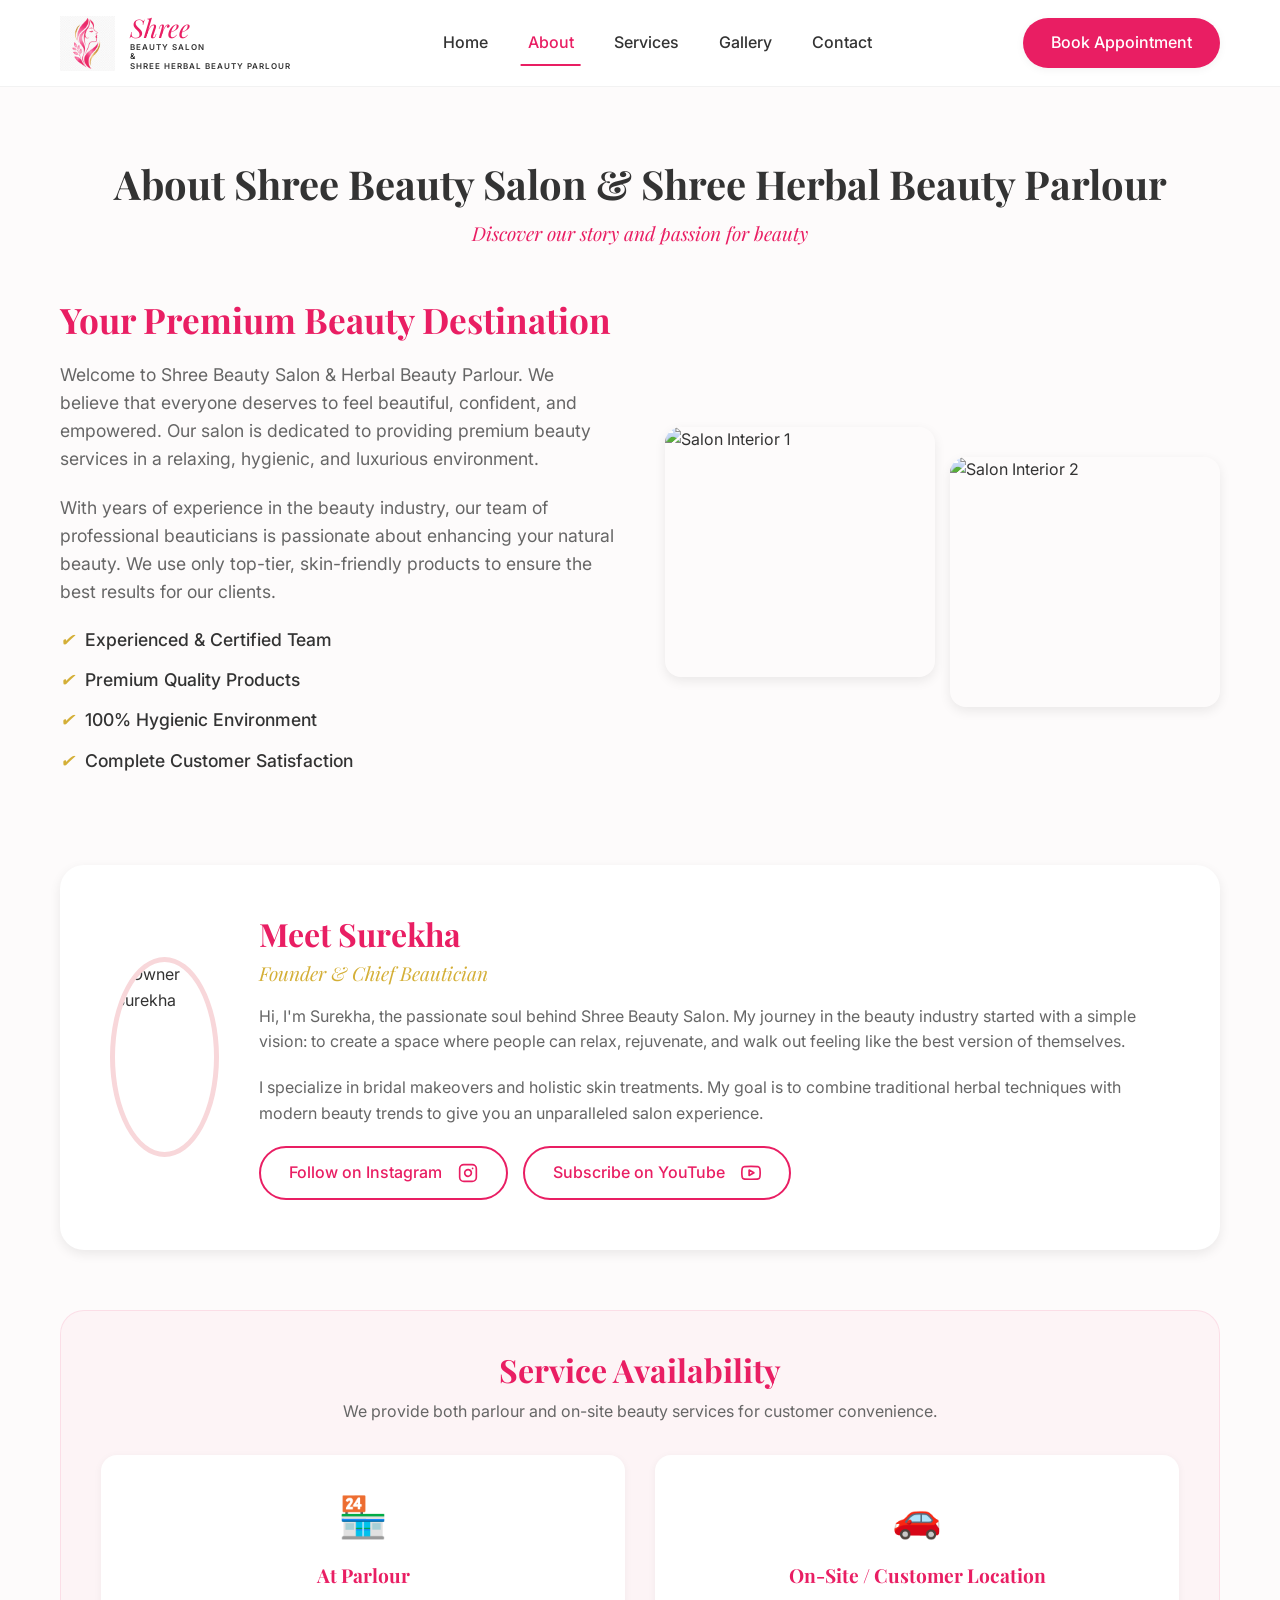
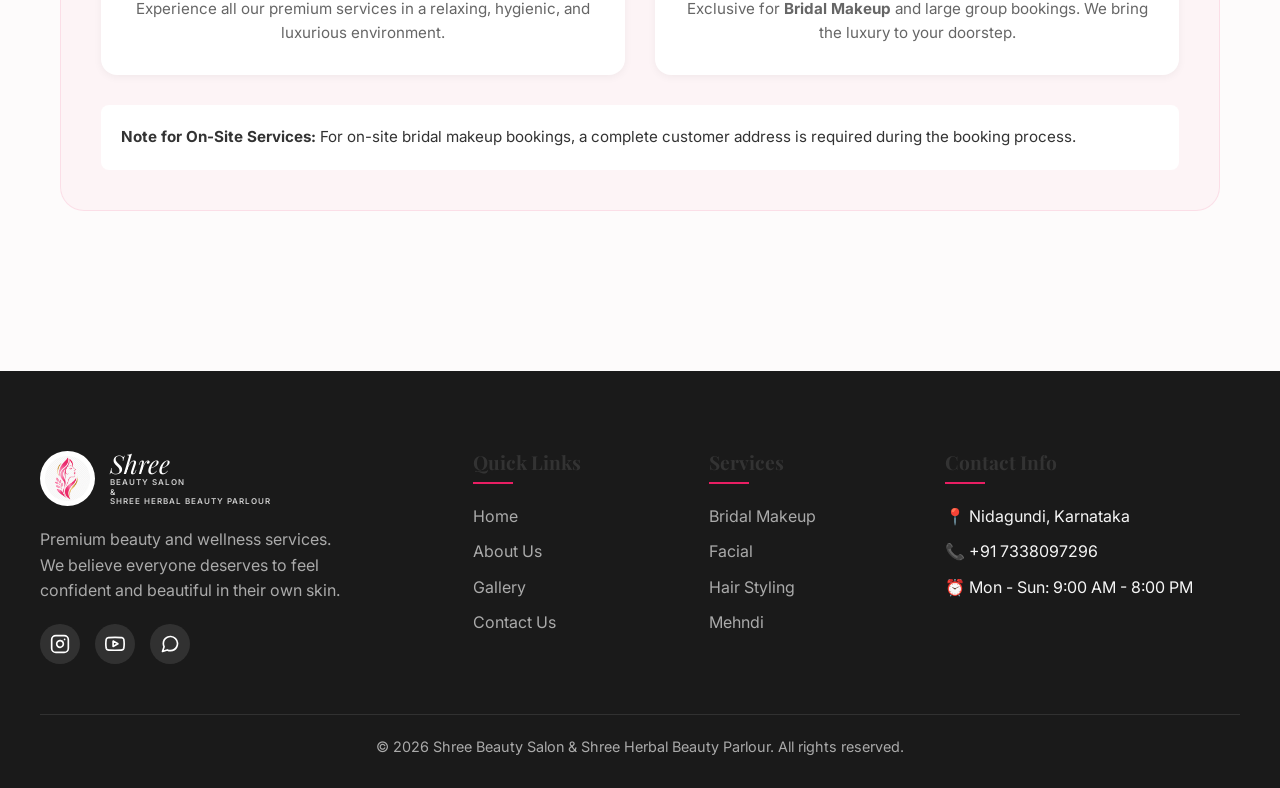
==== about.html @ 598fb874 "Initialize project and add optimized booking flow with location-based payment logic" ====
<!DOCTYPE html>
<html lang="en">
<head>
  <meta charset="UTF-8">
  <meta name="viewport" content="width=device-width, initial-scale=1.0">
  <title>About Us | Shree Beauty Salon & Shree Herbal Beauty Parlour</title>
  <link rel="stylesheet" href="style.css">
</head>
<body>

  <!-- Header -->
  <header class="header">
    <div class="nav-container">
      <a href="index.html" class="custom-logo">
        <img src="assets/logo.png" alt="Shree Beauty Salon Logo" class="logo-icon">
        <div class="logo-text">
          <span class="logo-shree">Shree</span>
          <span class="logo-sub">BEAUTY SALON<br>&amp;<br>SHREE HERBAL BEAUTY PARLOUR</span>
        </div>
      </a>
      
      <nav class="nav-menu">
        <a href="index.html" class="nav-link">Home</a>
        <a href="about.html" class="nav-link active">About</a>
        <a href="services.html" class="nav-link">Services</a>
        <a href="gallery.html" class="nav-link">Gallery</a>
        <a href="contact.html" class="nav-link">Contact</a>
      </nav>

      <div class="nav-actions">
        <a href="contact.html" class="btn btn-primary">Book Appointment</a>
      </div>

      <div class="mobile-toggle">☰</div>
    </div>
  </header>

  <!-- About Section -->
  <section class="section" style="margin-top: 80px;">
    <div class="section-header">
      <h1 class="section-title">About Shree Beauty Salon & Shree Herbal Beauty Parlour</h1>
      <p class="section-subtitle">Discover our story and passion for beauty</p>
    </div>

    <div class="about-layout">
      <div class="about-content">
        <h2>Your Premium Beauty Destination</h2>
        <p>Welcome to Shree Beauty Salon & Herbal Beauty Parlour. We believe that everyone deserves to feel beautiful, confident, and empowered. Our salon is dedicated to providing premium beauty services in a relaxing, hygienic, and luxurious environment.</p>
        <p>With years of experience in the beauty industry, our team of professional beauticians is passionate about enhancing your natural beauty. We use only top-tier, skin-friendly products to ensure the best results for our clients.</p>
        
        <ul class="about-bullets">
          <li><i>✔</i> Experienced & Certified Team</li>
          <li><i>✔</i> Premium Quality Products</li>
          <li><i>✔</i> 100% Hygienic Environment</li>
          <li><i>✔</i> Complete Customer Satisfaction</li>
        </ul>
      </div>
      
      <div class="about-images">
        <img src="https://images.unsplash.com/photo-1560066984-138dadb4c035?auto=format&fit=crop&q=80&w=600" alt="Salon Interior 1">
        <img src="https://images.unsplash.com/photo-1522337660859-02fbefca4702?auto=format&fit=crop&q=80&w=600" alt="Salon Interior 2">
      </div>
    </div>

    <!-- Owner Section -->
    <div class="owner-section">
      <img src="https://images.unsplash.com/photo-1573496359142-b8d87734a5a2?auto=format&fit=crop&q=80&w=400" alt="Owner Surekha" class="owner-photo">
      <div class="owner-info">
        <h3>Meet Surekha</h3>
        <p class="role">Founder & Chief Beautician</p>
        <p>Hi, I'm Surekha, the passionate soul behind Shree Beauty Salon. My journey in the beauty industry started with a simple vision: to create a space where people can relax, rejuvenate, and walk out feeling like the best version of themselves.</p>
        <p>I specialize in bridal makeovers and holistic skin treatments. My goal is to combine traditional herbal techniques with modern beauty trends to give you an unparalleled salon experience.</p>
        
        <div style="display: flex; gap: 15px; margin-top: 20px;">
          <a href="https://instagram.com/makeoverby_surekh" target="_blank" class="btn btn-outline">
            Follow on Instagram 
            <svg width="20" height="20" viewBox="0 0 24 24" fill="none" stroke="currentColor" stroke-width="2" stroke-linecap="round" stroke-linejoin="round" style="margin-left: 8px;"><rect x="2" y="2" width="20" height="20" rx="5" ry="5"></rect><path d="M16 11.37A4 4 0 1 1 12.63 8 4 4 0 0 1 16 11.37z"></path><line x1="17.5" y1="6.5" x2="17.51" y2="6.5"></line></svg>
          </a>
          <a href="#" class="btn btn-outline">
            Subscribe on YouTube 
            <svg width="20" height="20" viewBox="0 0 24 24" fill="none" stroke="currentColor" stroke-width="2" stroke-linecap="round" stroke-linejoin="round" style="margin-left: 8px;"><path d="M22.54 6.42a2.78 2.78 0 0 0-1.94-2C18.88 4 12 4 12 4s-6.88 0-8.6.46a2.78 2.78 0 0 0-1.94 2A29 29 0 0 0 1 11.75a29 29 0 0 0 .46 5.33 2.78 2.78 0 0 0 1.94 2c1.72.46 8.6.46 8.6.46s6.88 0 8.6-.46a2.78 2.78 0 0 0 1.94-2 29 29 0 0 0 .46-5.33 29 29 0 0 0-.46-5.33z"></path><polygon points="9.75 15.02 15.5 11.75 9.75 8.48 9.75 15.02"></polygon></svg>
          </a>
        </div>
      </div>
    </div>
    </div>

    <!-- Service Availability Section -->
    <div class="availability-section" style="margin-top: 60px; padding: 40px; background: rgba(233, 30, 99, 0.03); border-radius: var(--border-radius-lg); border: 1px solid rgba(233, 30, 99, 0.1);">
      <div style="text-align: center; margin-bottom: 30px;">
        <h3 style="font-family: var(--font-heading); font-size: 2rem; color: var(--color-primary-dark); margin-bottom: 10px;">Service Availability</h3>
        <p style="color: var(--color-text-muted); max-width: 600px; margin: 0 auto;">We provide both parlour and on-site beauty services for customer convenience.</p>
      </div>

      <div style="display: grid; grid-template-columns: repeat(auto-fit, minmax(280px, 1fr)); gap: 30px; margin-bottom: 30px;">
        <!-- Parlour Card -->
        <div style="background: var(--color-bg-white); padding: 30px; border-radius: var(--border-radius-md); box-shadow: var(--shadow-sm); text-align: center;">
          <div style="font-size: 2.5rem; margin-bottom: 15px;">🏪</div>
          <h4 style="font-size: 1.2rem; color: var(--color-primary-dark); margin-bottom: 10px;">At Parlour</h4>
          <p style="color: var(--color-text-muted); font-size: 0.95rem;">Experience all our premium services in a relaxing, hygienic, and luxurious environment.</p>
        </div>

        <!-- On-Site Card -->
        <div style="background: var(--color-bg-white); padding: 30px; border-radius: var(--border-radius-md); box-shadow: var(--shadow-sm); text-align: center;">
          <div style="font-size: 2.5rem; margin-bottom: 15px;">🚗</div>
          <h4 style="font-size: 1.2rem; color: var(--color-primary-dark); margin-bottom: 10px;">On-Site / Customer Location</h4>
          <p style="color: var(--color-text-muted); font-size: 0.95rem;">Exclusive for <strong>Bridal Makeup</strong> and large group bookings. We bring the luxury to your doorstep.</p>
        </div>
      </div>

      <div style="background: var(--color-bg-white); padding: 20px; border-radius: var(--border-radius-sm); border-left: 4px solid var(--color-primary);">
        <p style="margin: 0; font-size: 0.95rem; color: var(--color-text-main);"><strong>Note for On-Site Services:</strong> For on-site bridal makeup bookings, a complete customer address is required during the booking process.</p>
      </div>
    </div>
  </section>

  <!-- Footer -->
  <footer class="footer">
    <div class="footer-grid">
      <div class="footer-col">
        <a href="index.html" class="custom-logo footer-logo">
          <img src="assets/logo.png" alt="Shree Beauty Salon Logo" class="logo-icon">
          <div class="logo-text">
            <span class="logo-shree">Shree</span>
            <span class="logo-sub">BEAUTY SALON<br>&amp;<br>SHREE HERBAL BEAUTY PARLOUR</span>
          </div>
        </a>
        <p class="footer-desc">Premium beauty and wellness services. We believe everyone deserves to feel confident and beautiful in their own skin.</p>
        <div class="footer-social">
          <a href="https://instagram.com/makeoverby_surekh" target="_blank">
            <svg width="20" height="20" viewBox="0 0 24 24" fill="none" stroke="currentColor" stroke-width="2" stroke-linecap="round" stroke-linejoin="round"><rect x="2" y="2" width="20" height="20" rx="5" ry="5"></rect><path d="M16 11.37A4 4 0 1 1 12.63 8 4 4 0 0 1 16 11.37z"></path><line x1="17.5" y1="6.5" x2="17.51" y2="6.5"></line></svg>
          </a>
          <a href="#">
            <svg width="20" height="20" viewBox="0 0 24 24" fill="none" stroke="currentColor" stroke-width="2" stroke-linecap="round" stroke-linejoin="round"><path d="M22.54 6.42a2.78 2.78 0 0 0-1.94-2C18.88 4 12 4 12 4s-6.88 0-8.6.46a2.78 2.78 0 0 0-1.94 2A29 29 0 0 0 1 11.75a29 29 0 0 0 .46 5.33 2.78 2.78 0 0 0 1.94 2c1.72.46 8.6.46 8.6.46s6.88 0 8.6-.46a2.78 2.78 0 0 0 1.94-2 29 29 0 0 0 .46-5.33 29 29 0 0 0-.46-5.33z"></path><polygon points="9.75 15.02 15.5 11.75 9.75 8.48 9.75 15.02"></polygon></svg>
          </a>
          <a href="https://wa.me/917338097296" target="_blank">
            <svg width="20" height="20" viewBox="0 0 24 24" fill="none" stroke="currentColor" stroke-width="2" stroke-linecap="round" stroke-linejoin="round"><path d="M21 11.5a8.38 8.38 0 0 1-.9 3.8 8.5 8.5 0 0 1-7.6 4.7 8.38 8.38 0 0 1-3.8-.9L3 21l1.9-5.7a8.38 8.38 0 0 1-.9-3.8 8.5 8.5 0 0 1 4.7-7.6 8.38 8.38 0 0 1 3.8-.9h.5a8.48 8.48 0 0 1 8 8v.5z"></path></svg>
          </a>
        </div>
      </div>
      <div class="footer-col">
        <h4>Quick Links</h4>
        <ul class="footer-links">
          <li><a href="index.html">Home</a></li>
          <li><a href="about.html">About Us</a></li>
          <li><a href="gallery.html">Gallery</a></li>
          <li><a href="contact.html">Contact Us</a></li>
        </ul>
      </div>
      <div class="footer-col">
        <h4>Services</h4>
        <ul class="footer-links">
          <li><a href="service-detail.html?service=bridal-makeup">Bridal Makeup</a></li>
          <li><a href="service-detail.html?service=facial">Facial</a></li>
          <li><a href="service-detail.html?service=hair-styling">Hair Styling</a></li>
          <li><a href="service-detail.html?service=mehndi">Mehndi</a></li>
        </ul>
      </div>
      <div class="footer-col">
        <h4>Contact Info</h4>
        <ul class="footer-links">
          <li>📍 Nidagundi, Karnataka</li>
          <li>📞 +91 7338097296</li>
          <li>⏰ Mon - Sun: 9:00 AM - 8:00 PM</li>
        </ul>
      </div>
    </div>
    <div class="footer-bottom">
      <p>&copy; 2026 Shree Beauty Salon & Shree Herbal Beauty Parlour. All rights reserved.</p>
    </div>
  </footer>

  <script src="script.js"></script>
</body>
</html>
---- style.css ----
@import url('https://fonts.googleapis.com/css2?family=Inter:wght@300;400;500;600&family=Playfair+Display:wght@500;600;700&display=swap');

:root {
  --color-primary-light: #f8d7da; /* Light Pink */
  --color-primary-dark: #e91e63; /* Dark Pink */
  --color-accent-gold: #d4af37; /* Gold */
  --color-text-main: #333333;
  --color-text-muted: #666666;
  --color-bg-white: #ffffff;
  --color-bg-offwhite: #fdfbfb;
  
  --font-heading: 'Playfair Display', serif;
  --font-body: 'Inter', sans-serif;
  
  --shadow-sm: 0 2px 8px rgba(0,0,0,0.05);
  --shadow-md: 0 4px 12px rgba(0,0,0,0.08);
  --shadow-lg: 0 8px 24px rgba(233, 30, 99, 0.15);
  
  --transition: all 0.3s cubic-bezier(0.25, 0.8, 0.25, 1);
  --border-radius-sm: 8px;
  --border-radius-md: 16px;
  --border-radius-lg: 24px;
}

* {
  margin: 0;
  padding: 0;
  box-sizing: border-box;
}

body {
  font-family: var(--font-body);
  color: var(--color-text-main);
  background-color: var(--color-bg-offwhite);
  line-height: 1.6;
  overflow-x: hidden;
}

h1, h2, h3, h4, h5, h6 {
  font-family: var(--font-heading);
  color: var(--color-text-main);
  line-height: 1.2;
}

a {
  text-decoration: none;
  color: inherit;
  transition: var(--transition);
}

ul {
  list-style: none;
}

img {
  max-width: 100%;
  height: auto;
  display: block;
}

/* Base Buttons */
.btn {
  display: inline-flex;
  align-items: center;
  justify-content: center;
  padding: 12px 28px;
  font-family: var(--font-body);
  font-weight: 500;
  border-radius: 50px;
  cursor: pointer;
  transition: var(--transition);
  border: none;
  font-size: 1rem;
  gap: 8px;
}

.btn-primary {
  background: var(--color-primary-dark);
  color: var(--color-bg-white);
  box-shadow: var(--shadow-sm);
}

.btn-primary:hover {
  background: #c2185b; /* Darker Pink */
  box-shadow: var(--shadow-lg);
  transform: translateY(-2px);
}

.btn-outline {
  background: transparent;
  color: var(--color-primary-dark);
  border: 2px solid var(--color-primary-dark);
}

.btn-outline:hover {
  background: var(--color-primary-light);
  border-color: var(--color-primary-light);
  transform: translateY(-2px);
}

/* Header & Navbar */
.header {
  position: fixed;
  top: 0;
  left: 0;
  width: 100%;
  background: var(--color-bg-white);
  z-index: 1000;
  transition: var(--transition);
  border-bottom: 1px solid rgba(0,0,0,0.05);
}

.header.sticky {
  box-shadow: var(--shadow-md);
  padding: 5px 0;
}

.nav-container {
  max-width: 1200px;
  margin: 0 auto;
  padding: 15px 20px;
  display: flex;
  justify-content: space-between;
  align-items: center;
}

.custom-logo {
  display: flex;
  align-items: center;
  gap: 15px;
}

.logo-icon {
  height: 55px;
  width: auto;
}

.logo-text {
  display: flex;
  flex-direction: column;
}

.logo-shree {
  font-family: var(--font-heading);
  font-style: italic;
  font-size: 1.6rem;
  color: var(--color-primary-dark);
  line-height: 1;
  margin-bottom: 2px;
}

.logo-sub {
  font-family: var(--font-body);
  font-size: 0.5rem;
  font-weight: 600;
  color: var(--color-text-main);
  line-height: 1.2;
  letter-spacing: 1px;
}

.footer-logo {
  display: flex;
  align-items: center;
  gap: 15px;
  margin-bottom: 20px;
}

.footer-logo .logo-icon {
  background: var(--color-bg-white);
  border-radius: 50%;
  padding: 5px;
}

.footer-logo .logo-shree {
  color: var(--color-bg-white);
}

.footer-logo .logo-sub {
  color: #ccc;
}

.nav-menu {
  display: flex;
  align-items: center;
  gap: 10px; /* Base gap, padding adds the rest */
}

.nav-link {
  font-weight: 500;
  font-size: 1rem;
  position: relative;
  padding: 10px 15px;
  transition: color 0.3s ease;
}

.nav-link::after {
  content: '';
  position: absolute;
  width: 0;
  height: 2px;
  bottom: 0;
  left: 50%;
  transform: translateX(-50%);
  background-color: var(--color-primary-dark);
  transition: width 0.3s ease;
}

.nav-link:hover::after,
.nav-link.active::after {
  width: 80%;
}

.nav-link:hover,
.nav-link.active {
  color: var(--color-primary-dark);
}

.nav-actions {
  display: flex;
  align-items: center;
  gap: 15px;
}

.mobile-toggle {
  display: none;
  font-size: 1.5rem;
  cursor: pointer;
  color: var(--color-text-main);
}

/* Hero Section */
.hero {
  padding: 140px 20px 80px;
  max-width: 1200px;
  margin: 0 auto;
  display: flex;
  align-items: center;
  justify-content: space-between;
  min-height: 90vh;
  gap: 40px;
}

.hero-content {
  flex: 1;
  max-width: 600px;
}

.hero-title {
  font-size: 3.5rem;
  margin-bottom: 15px;
  color: var(--color-text-main);
}

.hero-subtitle {
  font-size: 1.5rem;
  color: var(--color-primary-dark);
  margin-bottom: 20px;
  font-family: var(--font-heading);
  font-style: italic;
}

.hero-desc {
  font-size: 1.1rem;
  color: var(--color-text-muted);
  margin-bottom: 30px;
}

.hero-buttons {
  display: flex;
  gap: 15px;
  flex-wrap: wrap;
}

.social-btn {
  width: 48px;
  height: 48px;
  border-radius: 50%;
  display: flex;
  align-items: center;
  justify-content: center;
  font-size: 1.2rem;
  background: var(--color-bg-white);
  box-shadow: var(--shadow-sm);
  color: var(--color-text-main);
}

.social-btn:hover {
  transform: translateY(-3px);
  box-shadow: var(--shadow-md);
  color: var(--color-primary-dark);
}

.hero-image-wrap {
  flex: 1;
  position: relative;
  display: flex;
  justify-content: flex-end;
}

.hero-image {
  max-width: 100%;
  border-radius: var(--border-radius-lg) 0 var(--border-radius-lg) var(--border-radius-lg);
  box-shadow: var(--shadow-lg);
  position: relative;
  z-index: 2;
}

.hero-blob {
  position: absolute;
  top: -20px;
  right: -20px;
  width: 100%;
  height: 100%;
  background: var(--color-primary-light);
  border-radius: var(--border-radius-lg);
  z-index: 1;
}

/* Features Strip */
.features-strip {
  background: var(--color-primary-light);
  padding: 40px 20px;
}

.features-grid {
  max-width: 1200px;
  margin: 0 auto;
  display: grid;
  grid-template-columns: repeat(4, 1fr);
  gap: 20px;
  text-align: center;
}

.feature-item {
  display: flex;
  flex-direction: column;
  align-items: center;
  gap: 10px;
}

.feature-icon {
  width: 60px;
  height: 60px;
  background: var(--color-bg-white);
  border-radius: 50%;
  display: flex;
  align-items: center;
  justify-content: center;
  font-size: 1.5rem;
  color: var(--color-accent-gold);
  box-shadow: var(--shadow-sm);
}

.feature-title {
  font-weight: 600;
  font-size: 1.1rem;
}

/* Sections */
.section {
  padding: 80px 20px;
  max-width: 1200px;
  margin: 0 auto;
}

.section-header {
  text-align: center;
  margin-bottom: 50px;
}

.section-title {
  font-size: 2.5rem;
  margin-bottom: 10px;
}

.section-subtitle {
  color: var(--color-primary-dark);
  font-family: var(--font-heading);
  font-style: italic;
  font-size: 1.2rem;
}

/* Services Grid */
.services-grid {
  display: grid;
  grid-template-columns: repeat(auto-fill, minmax(300px, 1fr));
  gap: 30px;
}

.service-card {
  background: var(--color-bg-white);
  border-radius: var(--border-radius-md);
  overflow: hidden;
  box-shadow: var(--shadow-sm);
  transition: var(--transition);
  display: flex;
  flex-direction: column;
  cursor: pointer;
}

.service-card:hover {
  transform: translateY(-5px);
  box-shadow: var(--shadow-lg);
}

.service-img-wrap {
  height: 220px;
  overflow: hidden;
}

.service-img-wrap img {
  width: 100%;
  height: 100%;
  object-fit: cover;
  transition: transform 0.5s ease;
}

.service-card:hover .service-img-wrap img {
  transform: scale(1.05);
}

.service-content {
  padding: 25px;
  flex: 1;
  display: flex;
  flex-direction: column;
}

.service-title {
  font-size: 1.4rem;
  margin-bottom: 10px;
}

.service-desc {
  color: var(--color-text-muted);
  font-size: 0.95rem;
  margin-bottom: 20px;
  flex: 1;
}

.service-actions {
  display: flex;
  justify-content: space-between;
  align-items: center;
  border-top: 1px solid rgba(0,0,0,0.05);
  padding-top: 15px;
}

.view-price {
  color: var(--color-primary-dark);
  font-weight: 600;
  font-size: 0.9rem;
}

.book-btn-sm {
  background: var(--color-primary-light);
  color: var(--color-primary-dark);
  padding: 8px 16px;
  border-radius: 50px;
  font-size: 0.9rem;
  font-weight: 500;
}

.book-btn-sm:hover {
  background: var(--color-primary-dark);
  color: var(--color-bg-white);
}

/* Service Detail Page */
.service-detail-container {
  display: flex;
  gap: 50px;
  background: var(--color-bg-white);
  border-radius: var(--border-radius-lg);
  box-shadow: var(--shadow-md);
  overflow: hidden;
}

.sd-image-wrap {
  flex: 1;
  max-width: 500px;
}

.sd-image-wrap img {
  width: 100%;
  height: 100%;
  object-fit: cover;
}

.sd-content {
  flex: 1;
  padding: 40px;
}

.sd-title {
  font-size: 2.5rem;
  margin-bottom: 15px;
  color: var(--color-primary-dark);
}

.sd-desc {
  color: var(--color-text-muted);
  margin-bottom: 30px;
  font-size: 1.1rem;
}

.price-list {
  margin-bottom: 40px;
}

.price-item {
  display: flex;
  justify-content: space-between;
  padding: 15px 0;
  border-bottom: 1px dashed rgba(0,0,0,0.1);
}

.price-name {
  font-weight: 500;
}

.price-value {
  font-weight: 700;
  color: var(--color-primary-dark);
}

/* Booking Form */
.booking-form {
  background: var(--color-bg-offwhite);
  padding: 30px;
  border-radius: var(--border-radius-md);
  box-shadow: inset 0 0 10px rgba(0,0,0,0.02);
}

.form-group {
  margin-bottom: 20px;
}

.form-row {
  display: flex;
  gap: 20px;
}

.form-row .form-group {
  flex: 1;
}

.form-label {
  display: block;
  margin-bottom: 8px;
  font-weight: 500;
  font-size: 0.9rem;
}

.form-control {
  width: 100%;
  padding: 12px 15px;
  border: 1px solid rgba(0,0,0,0.1);
  border-radius: var(--border-radius-sm);
  font-family: var(--font-body);
  font-size: 1rem;
  transition: var(--transition);
}

.form-control:focus {
  outline: none;
  border-color: var(--color-primary-dark);
  box-shadow: 0 0 0 3px rgba(233, 30, 99, 0.1);
}

textarea.form-control {
  resize: vertical;
  min-height: 100px;
}

.btn-block {
  width: 100%;
}

/* About Page */
.about-layout {
  display: flex;
  gap: 50px;
  align-items: center;
  margin-bottom: 60px;
}

.about-content {
  flex: 1;
}

.about-content h2 {
  font-size: 2.2rem;
  margin-bottom: 20px;
  color: var(--color-primary-dark);
}

.about-content p {
  color: var(--color-text-muted);
  margin-bottom: 20px;
  font-size: 1.1rem;
}

.about-bullets {
  margin-bottom: 30px;
}

.about-bullets li {
  display: flex;
  align-items: center;
  gap: 10px;
  margin-bottom: 12px;
  font-size: 1.1rem;
  font-weight: 500;
}

.about-bullets i {
  color: var(--color-accent-gold);
}

.about-images {
  flex: 1;
  display: grid;
  grid-template-columns: 1fr 1fr;
  gap: 15px;
}

.about-images img {
  border-radius: var(--border-radius-md);
  height: 250px;
  object-fit: cover;
  box-shadow: var(--shadow-md);
}

.about-images img:nth-child(2) {
  transform: translateY(30px);
}

.owner-section {
  background: var(--color-bg-white);
  border-radius: var(--border-radius-lg);
  padding: 50px;
  display: flex;
  gap: 40px;
  align-items: center;
  box-shadow: var(--shadow-md);
}

.owner-photo {
  width: 200px;
  height: 200px;
  border-radius: 50%;
  object-fit: cover;
  border: 5px solid var(--color-primary-light);
}

.owner-info h3 {
  font-size: 2rem;
  color: var(--color-primary-dark);
  margin-bottom: 5px;
}

.owner-info .role {
  color: var(--color-accent-gold);
  font-family: var(--font-heading);
  font-style: italic;
  font-size: 1.2rem;
  margin-bottom: 15px;
}

.owner-info p {
  color: var(--color-text-muted);
  margin-bottom: 20px;
}

/* Gallery */
.gallery-tabs {
  display: flex;
  justify-content: center;
  gap: 20px;
  margin-bottom: 40px;
}

.tab-btn {
  padding: 10px 30px;
  background: transparent;
  border: 2px solid var(--color-primary-light);
  border-radius: 50px;
  font-family: var(--font-body);
  font-weight: 600;
  font-size: 1rem;
  cursor: pointer;
  transition: var(--transition);
  color: var(--color-text-muted);
}

.tab-btn.active, .tab-btn:hover {
  background: var(--color-primary-dark);
  border-color: var(--color-primary-dark);
  color: var(--color-bg-white);
}

.gallery-grid {
  display: grid;
  grid-template-columns: repeat(auto-fill, minmax(280px, 1fr));
  gap: 20px;
}

/* Home Page Gallery Grid */
.home-gallery-grid {
  display: grid;
  grid-template-columns: repeat(4, 1fr);
  gap: 20px;
}

@media (max-width: 1024px) {
  .home-gallery-grid {
    grid-template-columns: repeat(2, 1fr);
  }
}

@media (max-width: 600px) {
  .home-gallery-grid {
    grid-template-columns: repeat(1, 1fr);
  }
}

.gallery-item {
  position: relative;
  border-radius: var(--border-radius-md);
  overflow: hidden;
  box-shadow: var(--shadow-sm);
  background: #000;
  aspect-ratio: 9/16;
}

.gallery-item img {
  width: 100%;
  height: 100%;
  object-fit: cover;
  opacity: 0.8;
  transition: var(--transition);
}

.gallery-item:hover img {
  opacity: 0.5;
  transform: scale(1.05);
}

.play-icon {
  position: absolute;
  top: 50%;
  left: 50%;
  transform: translate(-50%, -50%);
  font-size: 3rem;
  color: var(--color-bg-white);
  opacity: 0.8;
  transition: var(--transition);
  pointer-events: none;
}

.gallery-item:hover .play-icon {
  opacity: 1;
  transform: translate(-50%, -50%) scale(1.1);
}

.watch-btn {
  position: absolute;
  bottom: 20px;
  left: 50%;
  transform: translateX(-50%);
  background: var(--color-primary-dark);
  color: white;
  padding: 8px 16px;
  border-radius: 50px;
  font-size: 0.9rem;
  font-weight: 500;
  opacity: 0;
  transition: var(--transition);
  text-align: center;
  width: 80%;
  text-decoration: none;
}

.gallery-item:hover .watch-btn {
  opacity: 1;
  bottom: 30px;
}

.tab-content {
  display: none;
}

.tab-content.active {
  display: block;
  animation: fadeIn 0.5s ease;
}

@keyframes fadeIn {
  from { opacity: 0; transform: translateY(10px); }
  to { opacity: 1; transform: translateY(0); }
}

/* Contact Page */
.contact-layout {
  display: flex;
  gap: 50px;
  background: var(--color-bg-white);
  border-radius: var(--border-radius-lg);
  overflow: hidden;
  box-shadow: var(--shadow-md);
}

.contact-info {
  flex: 1;
  padding: 50px;
  background: var(--color-primary-light);
}

.contact-info h2 {
  font-size: 2.2rem;
  margin-bottom: 20px;
}

.contact-details {
  margin-top: 40px;
}

.cd-item {
  display: flex;
  align-items: flex-start;
  gap: 15px;
  margin-bottom: 25px;
}

.cd-icon {
  width: 40px;
  height: 40px;
  background: var(--color-bg-white);
  border-radius: 50%;
  display: flex;
  align-items: center;
  justify-content: center;
  color: var(--color-primary-dark);
  font-size: 1.2rem;
}

.cd-text h4 {
  margin-bottom: 5px;
}

.cd-text p {
  color: var(--color-text-muted);
}

.contact-form-wrap {
  flex: 1.5;
  padding: 50px;
}

.map-container {
  margin-top: 50px;
  border-radius: var(--border-radius-md);
  overflow: hidden;
  height: 400px;
  box-shadow: var(--shadow-sm);
}

.map-container iframe {
  width: 100%;
  height: 100%;
  border: none;
}

/* Footer */
.footer {
  background: #1a1a1a;
  color: #f5f5f5;
  padding: 80px 20px 30px;
  margin-top: 80px;
}

.footer-grid {
  max-width: 1200px;
  margin: 0 auto;
  display: grid;
  grid-template-columns: 2fr 1fr 1fr 1.5fr;
  gap: 40px;
  margin-bottom: 50px;
}



.footer-desc {
  color: #aaa;
  margin-bottom: 20px;
  max-width: 300px;
}

.footer-social {
  display: flex;
  gap: 15px;
}

.footer-social a {
  width: 40px;
  height: 40px;
  background: rgba(255,255,255,0.1);
  border-radius: 50%;
  display: flex;
  align-items: center;
  justify-content: center;
  color: white;
}

.footer-social a:hover {
  background: var(--color-primary-dark);
}

.footer h4 {
  font-size: 1.2rem;
  margin-bottom: 20px;
  position: relative;
  padding-bottom: 10px;
}

.footer h4::after {
  content: '';
  position: absolute;
  left: 0;
  bottom: 0;
  width: 40px;
  height: 2px;
  background: var(--color-primary-dark);
}

.footer-links li {
  margin-bottom: 10px;
}

.footer-links a {
  color: #aaa;
}

.footer-links a:hover {
  color: var(--color-primary-light);
  padding-left: 5px;
}

.footer-bottom {
  max-width: 1200px;
  margin: 0 auto;
  padding-top: 20px;
  border-top: 1px solid rgba(255,255,255,0.1);
  text-align: center;
  color: #aaa;
  font-size: 0.9rem;
}

/* Responsive */
@media (max-width: 992px) {
  .hero {
    flex-direction: column-reverse;
    text-align: center;
    padding-top: 120px;
  }
  
  .hero-content {
    margin: 0 auto;
  }
  
  .hero-buttons {
    justify-content: center;
  }
  
  .hero-blob {
    top: 10px;
    right: 10px;
    left: -10px;
  }
  
  .features-grid {
    grid-template-columns: repeat(2, 1fr);
  }
  
  .service-detail-container {
    flex-direction: column;
  }
  
  .sd-image-wrap {
    max-width: 100%;
    height: 300px;
  }
  
  .about-layout {
    flex-direction: column;
  }
  
  .owner-section {
    flex-direction: column;
    text-align: center;
  }
  
  .contact-layout {
    flex-direction: column;
  }
  
  .footer-grid {
    grid-template-columns: repeat(2, 1fr);
  }
}

@media (max-width: 768px) {
  .nav-menu, .nav-actions {
    display: none;
  }
  
  .mobile-toggle {
    display: block;
  }
  
  .nav-menu.active {
    display: flex;
    flex-direction: column;
    position: absolute;
    top: 70px;
    left: 0;
    width: 100%;
    background: var(--color-bg-white);
    padding: 20px;
    box-shadow: var(--shadow-md);
    gap: 15px;
    text-align: center;
  }
  
  .nav-actions.active {
    display: flex;
    flex-direction: column;
    position: absolute;
    top: calc(70px + 220px);
    left: 0;
    width: 100%;
    background: var(--color-bg-white);
    padding: 20px;
    box-shadow: 0 10px 10px rgba(0,0,0,0.05);
    justify-content: center;
  }

  .hero-title {
    font-size: 2.5rem;
  }
  
  .features-grid {
    grid-template-columns: 1fr;
  }
  
  .form-row {
    flex-direction: column;
    gap: 0;
  }
  
  .footer-grid {
    grid-template-columns: 1fr;
  }
}

/* --- New Services Page In-Page Detail & Modal Styles --- */
.modal-overlay {
  animation: fadeIn 0.3s ease;
}

.modal-content {
  animation: slideUp 0.3s ease;
}

@keyframes fadeIn {
  from { opacity: 0; }
  to { opacity: 1; }
}

@keyframes slideUp {
  from { transform: translateY(20px); opacity: 0; }
  to { transform: translateY(0); opacity: 1; }
}

.service-type-card {
  background: var(--color-bg-white);
  border: 1px solid rgba(0,0,0,0.05);
  border-radius: var(--border-radius-md);
  padding: 20px;
  display: flex;
  flex-direction: column;
  gap: 10px;
  transition: all 0.3s ease;
}

.service-type-card:hover {
  box-shadow: var(--shadow-sm);
  border-color: rgba(233, 30, 99, 0.2);
}

.service-type-header {
  display: flex;
  justify-content: space-between;
  align-items: center;
  flex-wrap: wrap;
  gap: 10px;
}

.service-type-title {
  font-family: var(--font-heading);
  font-size: 1.3rem;
  color: var(--color-text-main);
  margin: 0;
}

.service-type-price {
  font-weight: 700;
  color: var(--color-primary-dark);
  font-size: 1.2rem;
}

.service-type-includes {
  font-size: 0.9rem;
  color: var(--color-text-muted);
  line-height: 1.5;
  margin: 0;
  padding-top: 5px;
  border-top: 1px dashed rgba(0,0,0,0.1);
}

.service-type-action {
  margin-top: 10px;
}

/* Responsive Reviews Slider */
#reviews-slider::-webkit-scrollbar {
  display: none;
}

.responsive-review-card {
  flex: 0 0 calc(33.333% - 20px);
  scroll-snap-align: start;
}

@media (max-width: 1024px) {
  .responsive-review-card {
    flex: 0 0 calc(50% - 15px);
  }
}

@media (max-width: 600px) {
  .responsive-review-card {
    flex: 0 0 100%;
  }
}
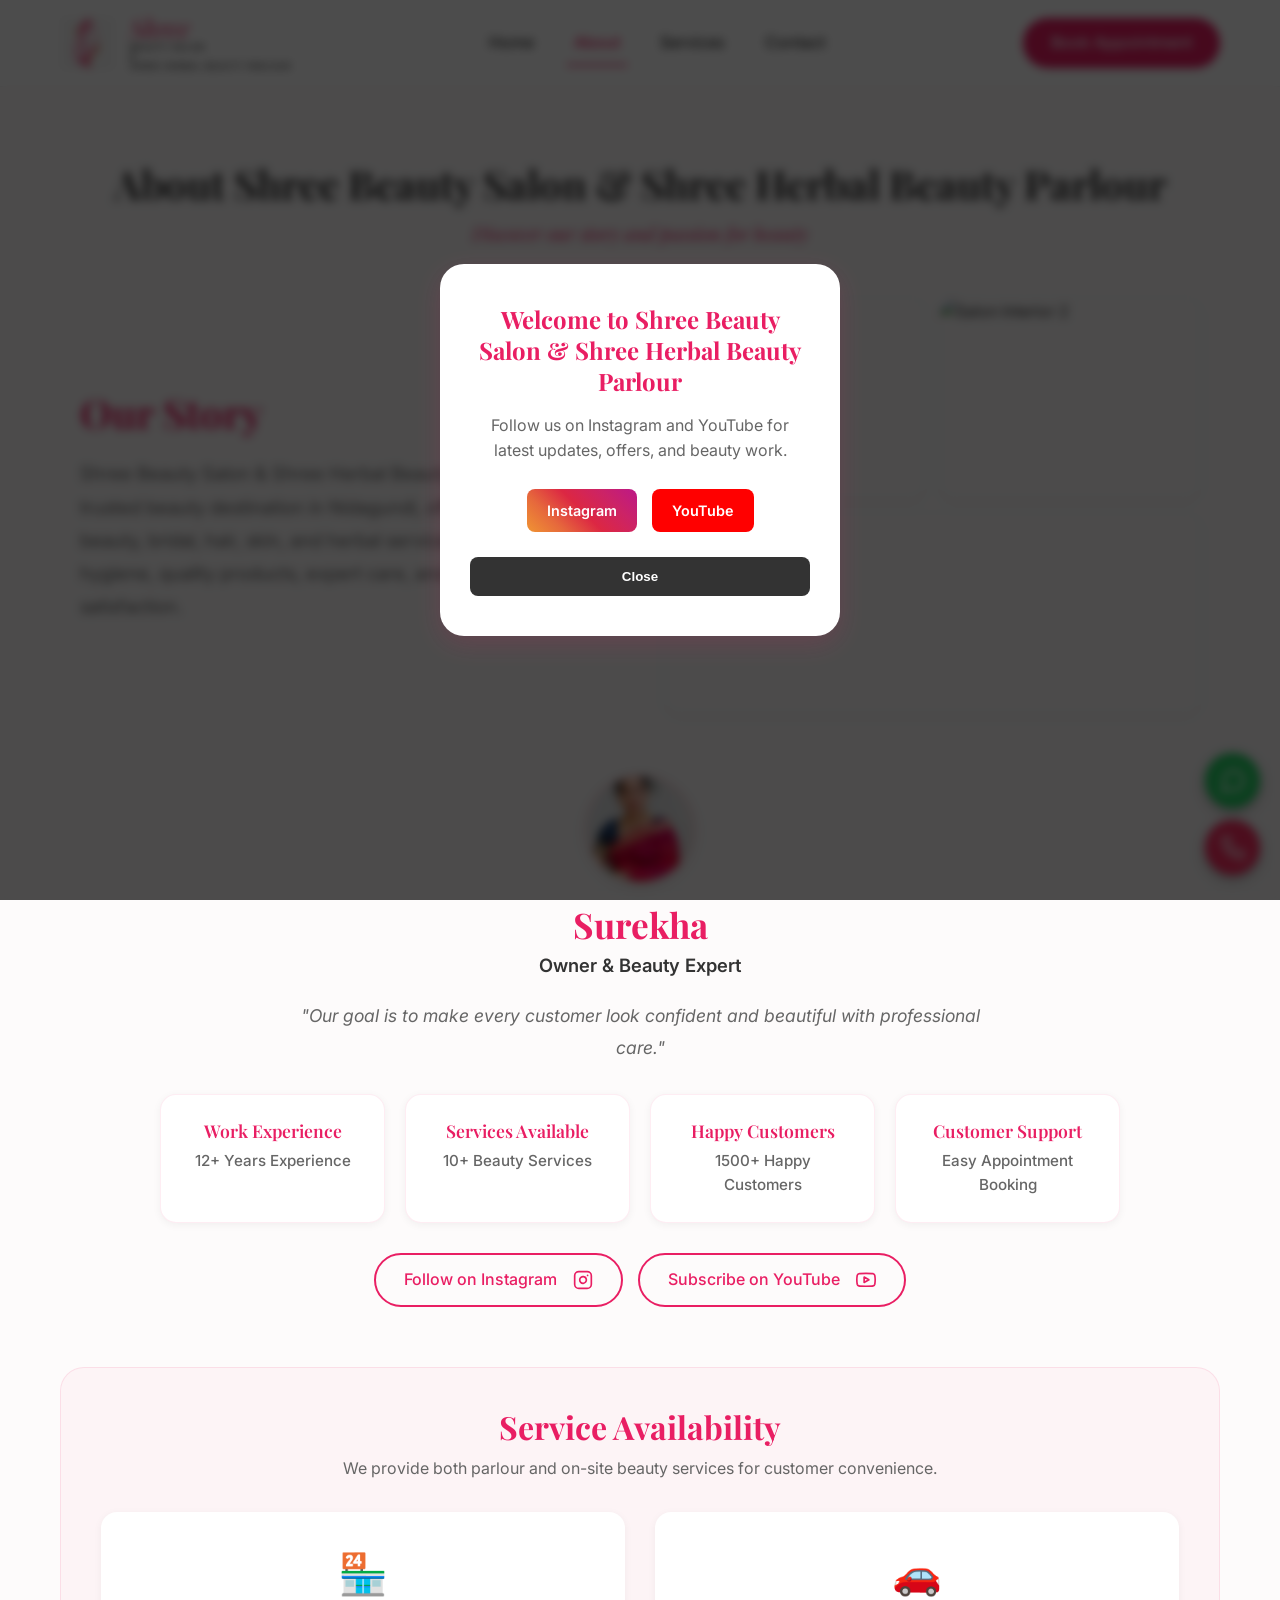
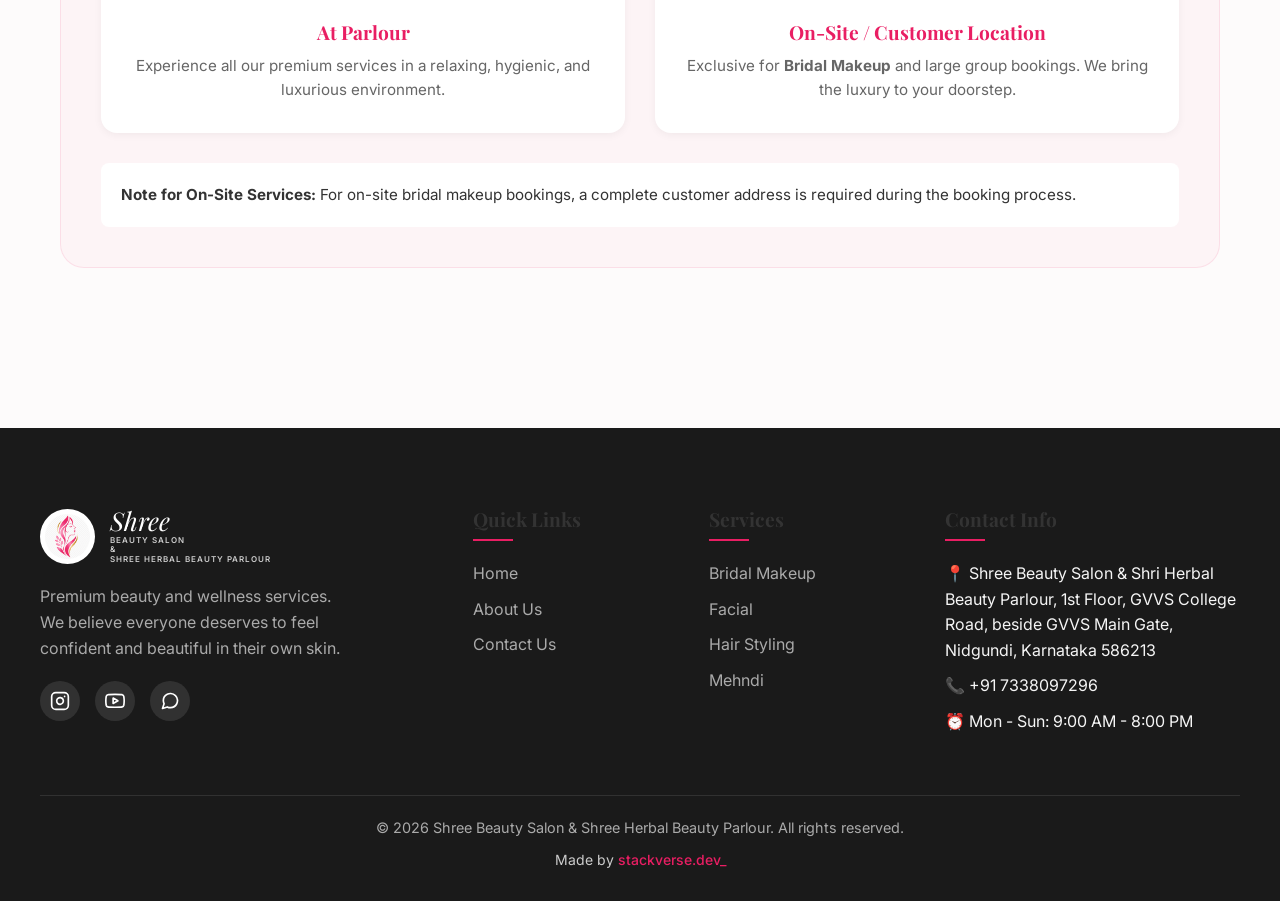
==== commit 8f8748d4: "Update salon website: Add welcome popup, update contact map, and add credit link" ====
--- a/about.html
+++ b/about.html
@@ -1,11 +1,13 @@
 <!DOCTYPE html>
 <html lang="en">
+
 <head>
   <meta charset="UTF-8">
   <meta name="viewport" content="width=device-width, initial-scale=1.0">
   <title>About Us | Shree Beauty Salon & Shree Herbal Beauty Parlour</title>
   <link rel="stylesheet" href="style.css">
 </head>
+
 <body>
 
   <!-- Header -->
@@ -18,12 +20,11 @@
           <span class="logo-sub">BEAUTY SALON<br>&amp;<br>SHREE HERBAL BEAUTY PARLOUR</span>
         </div>
       </a>
-      
+
       <nav class="nav-menu">
         <a href="index.html" class="nav-link">Home</a>
         <a href="about.html" class="nav-link active">About</a>
         <a href="services.html" class="nav-link">Services</a>
-        <a href="gallery.html" class="nav-link">Gallery</a>
         <a href="contact.html" class="nav-link">Contact</a>
       </nav>
 
@@ -42,74 +43,153 @@
       <p class="section-subtitle">Discover our story and passion for beauty</p>
     </div>
 
-    <div class="about-layout">
-      <div class="about-content">
-        <h2>Your Premium Beauty Destination</h2>
-        <p>Welcome to Shree Beauty Salon & Herbal Beauty Parlour. We believe that everyone deserves to feel beautiful, confident, and empowered. Our salon is dedicated to providing premium beauty services in a relaxing, hygienic, and luxurious environment.</p>
-        <p>With years of experience in the beauty industry, our team of professional beauticians is passionate about enhancing your natural beauty. We use only top-tier, skin-friendly products to ensure the best results for our clients.</p>
-        
-        <ul class="about-bullets">
-          <li><i>✔</i> Experienced & Certified Team</li>
-          <li><i>✔</i> Premium Quality Products</li>
-          <li><i>✔</i> 100% Hygienic Environment</li>
-          <li><i>✔</i> Complete Customer Satisfaction</li>
-        </ul>
-      </div>
-      
-      <div class="about-images">
-        <img src="https://images.unsplash.com/photo-1560066984-138dadb4c035?auto=format&fit=crop&q=80&w=600" alt="Salon Interior 1">
-        <img src="https://images.unsplash.com/photo-1522337660859-02fbefca4702?auto=format&fit=crop&q=80&w=600" alt="Salon Interior 2">
-      </div>
-    </div>
-
-    <!-- Owner Section -->
-    <div class="owner-section">
-      <img src="https://images.unsplash.com/photo-1573496359142-b8d87734a5a2?auto=format&fit=crop&q=80&w=400" alt="Owner Surekha" class="owner-photo">
-      <div class="owner-info">
-        <h3>Meet Surekha</h3>
-        <p class="role">Founder & Chief Beautician</p>
-        <p>Hi, I'm Surekha, the passionate soul behind Shree Beauty Salon. My journey in the beauty industry started with a simple vision: to create a space where people can relax, rejuvenate, and walk out feeling like the best version of themselves.</p>
-        <p>I specialize in bridal makeovers and holistic skin treatments. My goal is to combine traditional herbal techniques with modern beauty trends to give you an unparalleled salon experience.</p>
-        
-        <div style="display: flex; gap: 15px; margin-top: 20px;">
-          <a href="https://instagram.com/makeoverby_surekh" target="_blank" class="btn btn-outline">
-            Follow on Instagram 
-            <svg width="20" height="20" viewBox="0 0 24 24" fill="none" stroke="currentColor" stroke-width="2" stroke-linecap="round" stroke-linejoin="round" style="margin-left: 8px;"><rect x="2" y="2" width="20" height="20" rx="5" ry="5"></rect><path d="M16 11.37A4 4 0 1 1 12.63 8 4 4 0 0 1 16 11.37z"></path><line x1="17.5" y1="6.5" x2="17.51" y2="6.5"></line></svg>
-          </a>
-          <a href="#" class="btn btn-outline">
-            Subscribe on YouTube 
-            <svg width="20" height="20" viewBox="0 0 24 24" fill="none" stroke="currentColor" stroke-width="2" stroke-linecap="round" stroke-linejoin="round" style="margin-left: 8px;"><path d="M22.54 6.42a2.78 2.78 0 0 0-1.94-2C18.88 4 12 4 12 4s-6.88 0-8.6.46a2.78 2.78 0 0 0-1.94 2A29 29 0 0 0 1 11.75a29 29 0 0 0 .46 5.33 2.78 2.78 0 0 0 1.94 2c1.72.46 8.6.46 8.6.46s6.88 0 8.6-.46a2.78 2.78 0 0 0 1.94-2 29 29 0 0 0 .46-5.33 29 29 0 0 0-.46-5.33z"></path><polygon points="9.75 15.02 15.5 11.75 9.75 8.48 9.75 15.02"></polygon></svg>
-          </a>
-        </div>
-      </div>
-    </div>
+    <!-- Our Story Section -->
+    <div
+      style="display: flex; flex-wrap: wrap; gap: 50px; align-items: center; max-width: 1200px; margin: 0 auto 60px; padding: 0 20px;">
+      <!-- Left: Our Story Text -->
+      <div style="flex: 1; min-width: 300px;">
+        <h2
+          style="font-size: 2.5rem; color: var(--color-primary-dark); font-family: var(--font-heading); margin-bottom: 20px;">
+          Our Story</h2>
+        <p style="font-size: 1.15rem; color: var(--color-text-muted); line-height: 1.8;">
+          Shree Beauty Salon & Shree Herbal Beauty Parlour is a trusted beauty destination in Nidagundi, offering
+          professional beauty, bridal, hair, skin, and herbal services. We focus on hygiene, quality products, expert
+          care, and customer satisfaction.
+        </p>
+      </div>
+
+      <!-- Right: Shop Photos Grid -->
+      <div style="flex: 1; min-width: 300px;">
+        <div style="display: grid; grid-template-columns: repeat(2, 1fr); gap: 15px;">
+          <img src="https://images.unsplash.com/photo-1560066984-138dadb4c035?auto=format&fit=crop&q=80&w=600"
+            alt="Salon Interior 1"
+            style="width: 100%; height: 200px; object-fit: cover; border-radius: var(--border-radius-md); box-shadow: var(--shadow-sm);">
+          <img src="https://images.unsplash.com/photo-1522337660859-02fbefca4702?auto=format&fit=crop&q=80&w=600"
+            alt="Salon Interior 2"
+            style="width: 100%; height: 200px; object-fit: cover; border-radius: var(--border-radius-md); box-shadow: var(--shadow-sm);">
+          <img src="https://images.unsplash.com/photo-1600948836101-f9ffda59d250?auto=format&fit=crop&q=80&w=600"
+            alt="Salon Interior 3"
+            style="width: 100%; height: 200px; object-fit: cover; border-radius: var(--border-radius-md); box-shadow: var(--shadow-sm); grid-column: span 2;">
+        </div>
+      </div>
+    </div>
+
+    <!-- Owner Details Section -->
+    <div style="max-width: 1000px; margin: 0 auto 60px; padding: 0 20px; text-align: center;">
+
+      <div style="display: flex; flex-direction: column; align-items: center; margin-bottom: 30px;">
+        <img src="assets/owner.jpeg" alt="Owner Surekha"
+          style="width: 110px; height: 110px; border-radius: 50%; object-fit: cover; box-shadow: var(--shadow-md); border: 3px solid var(--color-primary-light); margin-bottom: 20px;">
+        <h3
+          style="font-size: 2.2rem; color: var(--color-primary-dark); font-family: var(--font-heading); margin-bottom: 5px;">
+          Surekha</h3>
+        <p style="font-size: 1.15rem; color: var(--color-text-main); font-weight: 600; margin-bottom: 20px;">Owner &
+          Beauty Expert</p>
+        <p
+          style="font-size: 1.1rem; color: var(--color-text-muted); line-height: 1.8; max-width: 700px; font-style: italic;">
+          "Our goal is to make every customer look confident and beautiful with professional care."
+        </p>
+      </div>
+
+      <!-- Stats Grid -->
+      <div
+        style="display: grid; grid-template-columns: repeat(auto-fit, minmax(200px, 1fr)); gap: 20px; margin-bottom: 30px;">
+        <div
+          style="background: var(--color-bg-white); padding: 25px; border-radius: var(--border-radius-md); box-shadow: var(--shadow-sm); border: 1px solid rgba(233, 30, 99, 0.08);">
+          <h4 style="font-size: 1.1rem; color: var(--color-primary-dark); margin-bottom: 8px; font-weight: 600;">Work
+            Experience</h4>
+          <p style="font-size: 0.95rem; color: var(--color-text-muted); margin: 0; font-weight: 500;">12+ Years
+            Experience</p>
+        </div>
+
+        <div
+          style="background: var(--color-bg-white); padding: 25px; border-radius: var(--border-radius-md); box-shadow: var(--shadow-sm); border: 1px solid rgba(233, 30, 99, 0.08);">
+          <h4 style="font-size: 1.1rem; color: var(--color-primary-dark); margin-bottom: 8px; font-weight: 600;">
+            Services Available</h4>
+          <p style="font-size: 0.95rem; color: var(--color-text-muted); margin: 0; font-weight: 500;">10+ Beauty
+            Services</p>
+        </div>
+
+        <div
+          style="background: var(--color-bg-white); padding: 25px; border-radius: var(--border-radius-md); box-shadow: var(--shadow-sm); border: 1px solid rgba(233, 30, 99, 0.08);">
+          <h4 style="font-size: 1.1rem; color: var(--color-primary-dark); margin-bottom: 8px; font-weight: 600;">Happy
+            Customers</h4>
+          <p style="font-size: 0.95rem; color: var(--color-text-muted); margin: 0; font-weight: 500;">1500+ Happy
+            Customers</p>
+        </div>
+
+        <div
+          style="background: var(--color-bg-white); padding: 25px; border-radius: var(--border-radius-md); box-shadow: var(--shadow-sm); border: 1px solid rgba(233, 30, 99, 0.08);">
+          <h4 style="font-size: 1.1rem; color: var(--color-primary-dark); margin-bottom: 8px; font-weight: 600;">
+            Customer Support</h4>
+          <p style="font-size: 0.95rem; color: var(--color-text-muted); margin: 0; font-weight: 500;">Easy Appointment
+            Booking</p>
+        </div>
+      </div>
+
+      <!-- Social Buttons -->
+      <div style="display: flex; gap: 15px; justify-content: center; flex-wrap: wrap;">
+        <a href="https://instagram.com/makeoverby_surekh" target="_blank" class="btn btn-outline"
+          style="min-width: 200px;">
+          Follow on Instagram
+          <svg width="20" height="20" viewBox="0 0 24 24" fill="none" stroke="currentColor" stroke-width="2"
+            stroke-linecap="round" stroke-linejoin="round" style="margin-left: 8px;">
+            <rect x="2" y="2" width="20" height="20" rx="5" ry="5"></rect>
+            <path d="M16 11.37A4 4 0 1 1 12.63 8 4 4 0 0 1 16 11.37z"></path>
+            <line x1="17.5" y1="6.5" x2="17.51" y2="6.5"></line>
+          </svg>
+        </a>
+        <a href="#" class="btn btn-outline" style="min-width: 200px;">
+          Subscribe on YouTube
+          <svg width="20" height="20" viewBox="0 0 24 24" fill="none" stroke="currentColor" stroke-width="2"
+            stroke-linecap="round" stroke-linejoin="round" style="margin-left: 8px;">
+            <path
+              d="M22.54 6.42a2.78 2.78 0 0 0-1.94-2C18.88 4 12 4 12 4s-6.88 0-8.6.46a2.78 2.78 0 0 0-1.94 2A29 29 0 0 0 1 11.75a29 29 0 0 0 .46 5.33 2.78 2.78 0 0 0 1.94 2c1.72.46 8.6.46 8.6.46s6.88 0 8.6-.46a2.78 2.78 0 0 0 1.94-2 29 29 0 0 0 .46-5.33 29 29 0 0 0-.46-5.33z">
+            </path>
+            <polygon points="9.75 15.02 15.5 11.75 9.75 8.48 9.75 15.02"></polygon>
+          </svg>
+        </a>
+      </div>
     </div>
 
     <!-- Service Availability Section -->
-    <div class="availability-section" style="margin-top: 60px; padding: 40px; background: rgba(233, 30, 99, 0.03); border-radius: var(--border-radius-lg); border: 1px solid rgba(233, 30, 99, 0.1);">
+    <div class="availability-section"
+      style="margin-top: 60px; padding: 40px; background: rgba(233, 30, 99, 0.03); border-radius: var(--border-radius-lg); border: 1px solid rgba(233, 30, 99, 0.1);">
       <div style="text-align: center; margin-bottom: 30px;">
-        <h3 style="font-family: var(--font-heading); font-size: 2rem; color: var(--color-primary-dark); margin-bottom: 10px;">Service Availability</h3>
-        <p style="color: var(--color-text-muted); max-width: 600px; margin: 0 auto;">We provide both parlour and on-site beauty services for customer convenience.</p>
-      </div>
-
-      <div style="display: grid; grid-template-columns: repeat(auto-fit, minmax(280px, 1fr)); gap: 30px; margin-bottom: 30px;">
+        <h3
+          style="font-family: var(--font-heading); font-size: 2rem; color: var(--color-primary-dark); margin-bottom: 10px;">
+          Service Availability</h3>
+        <p style="color: var(--color-text-muted); max-width: 600px; margin: 0 auto;">We provide both parlour and on-site
+          beauty services for customer convenience.</p>
+      </div>
+
+      <div
+        style="display: grid; grid-template-columns: repeat(auto-fit, minmax(280px, 1fr)); gap: 30px; margin-bottom: 30px;">
         <!-- Parlour Card -->
-        <div style="background: var(--color-bg-white); padding: 30px; border-radius: var(--border-radius-md); box-shadow: var(--shadow-sm); text-align: center;">
+        <div
+          style="background: var(--color-bg-white); padding: 30px; border-radius: var(--border-radius-md); box-shadow: var(--shadow-sm); text-align: center;">
           <div style="font-size: 2.5rem; margin-bottom: 15px;">🏪</div>
           <h4 style="font-size: 1.2rem; color: var(--color-primary-dark); margin-bottom: 10px;">At Parlour</h4>
-          <p style="color: var(--color-text-muted); font-size: 0.95rem;">Experience all our premium services in a relaxing, hygienic, and luxurious environment.</p>
+          <p style="color: var(--color-text-muted); font-size: 0.95rem;">Experience all our premium services in a
+            relaxing, hygienic, and luxurious environment.</p>
         </div>
 
         <!-- On-Site Card -->
-        <div style="background: var(--color-bg-white); padding: 30px; border-radius: var(--border-radius-md); box-shadow: var(--shadow-sm); text-align: center;">
+        <div
+          style="background: var(--color-bg-white); padding: 30px; border-radius: var(--border-radius-md); box-shadow: var(--shadow-sm); text-align: center;">
           <div style="font-size: 2.5rem; margin-bottom: 15px;">🚗</div>
-          <h4 style="font-size: 1.2rem; color: var(--color-primary-dark); margin-bottom: 10px;">On-Site / Customer Location</h4>
-          <p style="color: var(--color-text-muted); font-size: 0.95rem;">Exclusive for <strong>Bridal Makeup</strong> and large group bookings. We bring the luxury to your doorstep.</p>
-        </div>
-      </div>
-
-      <div style="background: var(--color-bg-white); padding: 20px; border-radius: var(--border-radius-sm); border-left: 4px solid var(--color-primary);">
-        <p style="margin: 0; font-size: 0.95rem; color: var(--color-text-main);"><strong>Note for On-Site Services:</strong> For on-site bridal makeup bookings, a complete customer address is required during the booking process.</p>
+          <h4 style="font-size: 1.2rem; color: var(--color-primary-dark); margin-bottom: 10px;">On-Site / Customer
+            Location</h4>
+          <p style="color: var(--color-text-muted); font-size: 0.95rem;">Exclusive for <strong>Bridal Makeup</strong>
+            and large group bookings. We bring the luxury to your doorstep.</p>
+        </div>
+      </div>
+
+      <div
+        style="background: var(--color-bg-white); padding: 20px; border-radius: var(--border-radius-sm); border-left: 4px solid var(--color-primary);">
+        <p style="margin: 0; font-size: 0.95rem; color: var(--color-text-main);"><strong>Note for On-Site
+            Services:</strong> For on-site bridal makeup bookings, a complete customer address is required during the
+          booking process.</p>
       </div>
     </div>
   </section>
@@ -125,16 +205,33 @@
             <span class="logo-sub">BEAUTY SALON<br>&amp;<br>SHREE HERBAL BEAUTY PARLOUR</span>
           </div>
         </a>
-        <p class="footer-desc">Premium beauty and wellness services. We believe everyone deserves to feel confident and beautiful in their own skin.</p>
+        <p class="footer-desc">Premium beauty and wellness services. We believe everyone deserves to feel confident and
+          beautiful in their own skin.</p>
         <div class="footer-social">
           <a href="https://instagram.com/makeoverby_surekh" target="_blank">
-            <svg width="20" height="20" viewBox="0 0 24 24" fill="none" stroke="currentColor" stroke-width="2" stroke-linecap="round" stroke-linejoin="round"><rect x="2" y="2" width="20" height="20" rx="5" ry="5"></rect><path d="M16 11.37A4 4 0 1 1 12.63 8 4 4 0 0 1 16 11.37z"></path><line x1="17.5" y1="6.5" x2="17.51" y2="6.5"></line></svg>
+            <svg width="20" height="20" viewBox="0 0 24 24" fill="none" stroke="currentColor" stroke-width="2"
+              stroke-linecap="round" stroke-linejoin="round">
+              <rect x="2" y="2" width="20" height="20" rx="5" ry="5"></rect>
+              <path d="M16 11.37A4 4 0 1 1 12.63 8 4 4 0 0 1 16 11.37z"></path>
+              <line x1="17.5" y1="6.5" x2="17.51" y2="6.5"></line>
+            </svg>
           </a>
           <a href="#">
-            <svg width="20" height="20" viewBox="0 0 24 24" fill="none" stroke="currentColor" stroke-width="2" stroke-linecap="round" stroke-linejoin="round"><path d="M22.54 6.42a2.78 2.78 0 0 0-1.94-2C18.88 4 12 4 12 4s-6.88 0-8.6.46a2.78 2.78 0 0 0-1.94 2A29 29 0 0 0 1 11.75a29 29 0 0 0 .46 5.33 2.78 2.78 0 0 0 1.94 2c1.72.46 8.6.46 8.6.46s6.88 0 8.6-.46a2.78 2.78 0 0 0 1.94-2 29 29 0 0 0 .46-5.33 29 29 0 0 0-.46-5.33z"></path><polygon points="9.75 15.02 15.5 11.75 9.75 8.48 9.75 15.02"></polygon></svg>
+            <svg width="20" height="20" viewBox="0 0 24 24" fill="none" stroke="currentColor" stroke-width="2"
+              stroke-linecap="round" stroke-linejoin="round">
+              <path
+                d="M22.54 6.42a2.78 2.78 0 0 0-1.94-2C18.88 4 12 4 12 4s-6.88 0-8.6.46a2.78 2.78 0 0 0-1.94 2A29 29 0 0 0 1 11.75a29 29 0 0 0 .46 5.33 2.78 2.78 0 0 0 1.94 2c1.72.46 8.6.46 8.6.46s6.88 0 8.6-.46a2.78 2.78 0 0 0 1.94-2 29 29 0 0 0 .46-5.33 29 29 0 0 0-.46-5.33z">
+              </path>
+              <polygon points="9.75 15.02 15.5 11.75 9.75 8.48 9.75 15.02"></polygon>
+            </svg>
           </a>
           <a href="https://wa.me/917338097296" target="_blank">
-            <svg width="20" height="20" viewBox="0 0 24 24" fill="none" stroke="currentColor" stroke-width="2" stroke-linecap="round" stroke-linejoin="round"><path d="M21 11.5a8.38 8.38 0 0 1-.9 3.8 8.5 8.5 0 0 1-7.6 4.7 8.38 8.38 0 0 1-3.8-.9L3 21l1.9-5.7a8.38 8.38 0 0 1-.9-3.8 8.5 8.5 0 0 1 4.7-7.6 8.38 8.38 0 0 1 3.8-.9h.5a8.48 8.48 0 0 1 8 8v.5z"></path></svg>
+            <svg width="20" height="20" viewBox="0 0 24 24" fill="none" stroke="currentColor" stroke-width="2"
+              stroke-linecap="round" stroke-linejoin="round">
+              <path
+                d="M21 11.5a8.38 8.38 0 0 1-.9 3.8 8.5 8.5 0 0 1-7.6 4.7 8.38 8.38 0 0 1-3.8-.9L3 21l1.9-5.7a8.38 8.38 0 0 1-.9-3.8 8.5 8.5 0 0 1 4.7-7.6 8.38 8.38 0 0 1 3.8-.9h.5a8.48 8.48 0 0 1 8 8v.5z">
+              </path>
+            </svg>
           </a>
         </div>
       </div>
@@ -143,7 +240,6 @@
         <ul class="footer-links">
           <li><a href="index.html">Home</a></li>
           <li><a href="about.html">About Us</a></li>
-          <li><a href="gallery.html">Gallery</a></li>
           <li><a href="contact.html">Contact Us</a></li>
         </ul>
       </div>
@@ -159,7 +255,8 @@
       <div class="footer-col">
         <h4>Contact Info</h4>
         <ul class="footer-links">
-          <li>📍 Nidagundi, Karnataka</li>
+          <li>📍 Shree Beauty Salon & Shri Herbal Beauty Parlour, 1st Floor, GVVS College Road, beside GVVS Main Gate,
+            Nidgundi, Karnataka 586213</li>
           <li>📞 +91 7338097296</li>
           <li>⏰ Mon - Sun: 9:00 AM - 8:00 PM</li>
         </ul>
@@ -167,9 +264,49 @@
     </div>
     <div class="footer-bottom">
       <p>&copy; 2026 Shree Beauty Salon & Shree Herbal Beauty Parlour. All rights reserved.</p>
+      <p class="made-by">
+        Made by 
+        <a href="https://www.instagram.com/stackverse.dev_/" target="_blank">
+          stackverse.dev_
+        </a>
+      </p>
     </div>
   </footer>
 
   <script src="script.js"></script>
+
+  <!-- Floating Contact Buttons -->
+  <div class="floating-contact">
+    <a href="https://wa.me/917338097296" target="_blank" class="whatsapp-btn" aria-label="WhatsApp">
+      <svg xmlns="http://www.w3.org/2000/svg" width="28" height="28" viewBox="0 0 24 24" fill="none" stroke="#ffffff"
+        stroke-width="2" stroke-linecap="round" stroke-linejoin="round">
+        <path
+          d="M21 11.5a8.38 8.38 0 0 1-.9 3.8 8.5 8.5 0 0 1-7.6 4.7 8.38 8.38 0 0 1-3.8-.9L3 21l1.9-5.7a8.38 8.38 0 0 1-.9-3.8 8.5 8.5 0 0 1 4.7-7.6 8.38 8.38 0 0 1 3.8-.9h.5a8.48 8.48 0 0 1 8 8v.5z">
+        </path>
+      </svg>
+    </a>
+    <a href="tel:7338097296" class="call-btn" aria-label="Call Us">
+      <svg xmlns="http://www.w3.org/2000/svg" width="26" height="26" viewBox="0 0 24 24" fill="none" stroke="#ffffff"
+        stroke-width="2" stroke-linecap="round" stroke-linejoin="round">
+        <path
+          d="M22 16.92v3a2 2 0 0 1-2.18 2 19.79 19.79 0 0 1-8.63-3.07 19.5 19.5 0 0 1-6-6 19.79 19.79 0 0 1-3.07-8.67A2 2 0 0 1 4.11 2h3a2 2 0 0 1 2 1.72 12.84 12.84 0 0 0 .7 2.81 2 2 0 0 1-.45 2.11L8.09 9.91a16 16 0 0 0 6 6l1.27-1.27a2 2 0 0 1 2.11-.45 12.84 12.84 0 0 0 2.81.7A2 2 0 0 1 22 16.92z">
+        </path>
+      </svg>
+    </a>
+  </div>
+  <!-- Welcome Popup -->
+  <div id="welcomePopup" class="popup-overlay">
+    <div class="popup-box">
+      <h2>Welcome to Shree Beauty Salon & Shree Herbal Beauty Parlour</h2>
+      <p>Follow us on Instagram and YouTube for latest updates, offers, and beauty work.</p>
+      <div class="popup-buttons">
+        <a href="https://instagram.com/makeoverby_surekh" target="_blank" class="insta-btn">Instagram</a>
+        <a href="#" target="_blank" class="youtube-btn">YouTube</a>
+      </div>
+      <button onclick="closePopup()" class="close-btn">Close</button>
+    </div>
+  </div>
 </body>
-</html>
+
+
+</html>
--- a/style.css
+++ b/style.css
@@ -28,12 +28,17 @@
   box-sizing: border-box;
 }
 
+html, body {
+  margin: 0;
+  padding: 0;
+  overflow-x: hidden;
+}
+
 body {
   font-family: var(--font-body);
   color: var(--color-text-main);
   background-color: var(--color-bg-offwhite);
   line-height: 1.6;
-  overflow-x: hidden;
 }
 
 h1, h2, h3, h4, h5, h6 {
@@ -305,6 +310,14 @@
   z-index: 2;
 }
 
+.hero-image, .hero-image-wrap img {
+  width: 100%;
+  height: auto;
+  max-height: 420px;
+  object-fit: contain !important;
+  border-radius: 18px;
+}
+
 .hero-blob {
   position: absolute;
   top: -20px;
@@ -383,8 +396,20 @@
 /* Services Grid */
 .services-grid {
   display: grid;
-  grid-template-columns: repeat(auto-fill, minmax(300px, 1fr));
-  gap: 30px;
+  grid-template-columns: repeat(3, 1fr);
+  gap: 28px;
+}
+
+@media (max-width: 992px) {
+  .services-grid {
+    grid-template-columns: repeat(2, 1fr);
+  }
+}
+
+@media (max-width: 600px) {
+  .services-grid {
+    grid-template-columns: 1fr;
+  }
 }
 
 .service-card {
@@ -408,10 +433,12 @@
   overflow: hidden;
 }
 
-.service-img-wrap img {
+.service-card img {
   width: 100%;
-  height: 100%;
-  object-fit: cover;
+  height: 220px;
+  object-fit: contain;
+  background: #fff5f7;
+  border-radius: 12px 12px 0 0;
   transition: transform 0.5s ease;
 }
 
@@ -484,7 +511,9 @@
 .sd-image-wrap img {
   width: 100%;
   height: 100%;
-  object-fit: cover;
+  object-fit: contain;
+  background: #fff5f7;
+  border-radius: var(--border-radius-md);
 }
 
 .sd-content {
@@ -628,7 +657,9 @@
 .about-images img {
   border-radius: var(--border-radius-md);
   height: 250px;
-  object-fit: cover;
+  width: 100%;
+  object-fit: contain;
+  background: #fff5f7;
   box-shadow: var(--shadow-md);
 }
 
@@ -957,6 +988,23 @@
   font-size: 0.9rem;
 }
 
+.made-by {
+  margin-top: 10px;
+  font-size: 14px;
+  color: #ccc;
+}
+
+.made-by a {
+  color: var(--color-primary-dark);
+  text-decoration: none;
+  font-weight: 500;
+}
+
+.made-by a:hover {
+  text-decoration: underline;
+}
+
+
 /* Responsive */
 @media (max-width: 992px) {
   .hero {
@@ -1154,3 +1202,171 @@
     flex: 0 0 100%;
   }
 }
+
+.highlight-section {
+  animation: highlightAnim 2s ease-out;
+}
+
+@keyframes highlightAnim {
+  0% { background-color: rgba(233, 30, 99, 0.2); }
+  100% { background-color: transparent; }
+}
+\n
+/* Footer Whitespace Fix */
+footer, .footer {
+  margin-bottom: 0;
+  padding-bottom: 30px;
+}
+
+/* Floating Contact Buttons */
+.floating-contact {
+  position: fixed !important;
+  right: 20px !important;
+  bottom: 25px !important;
+  display: flex !important;
+  flex-direction: column !important;
+  gap: 12px !important;
+  z-index: 99999 !important;
+  pointer-events: auto !important;
+}
+
+.floating-contact a {
+  width: 55px;
+  height: 55px;
+  border-radius: 50%;
+  display: flex;
+  align-items: center;
+  justify-content: center;
+  box-shadow: 0 4px 12px rgba(0,0,0,0.3);
+  transition: transform 0.3s ease;
+  text-decoration: none;
+}
+
+.floating-contact a:hover {
+  transform: scale(1.1);
+}
+
+.floating-contact .whatsapp-btn {
+  background: #25D366;
+}
+
+.floating-contact .call-btn {
+  background: #ff2e63;
+}
+
+@media (max-width: 600px) {
+  .floating-contact {
+    bottom: 15px !important;
+    right: 15px !important;
+  }
+  .floating-contact a {
+    width: 50px;
+    height: 50px;
+  }
+}
+
+/* Welcome Popup Styles */
+.popup-overlay {
+  position: fixed;
+  top: 0;
+  left: 0;
+  width: 100%;
+  height: 100%;
+  background: rgba(0, 0, 0, 0.7);
+  backdrop-filter: blur(5px);
+  display: none; /* Controlled by JS */
+  align-items: center;
+  justify-content: center;
+  z-index: 100000;
+  opacity: 0;
+  transition: opacity 0.4s ease;
+}
+
+.popup-overlay.show {
+  display: flex;
+  opacity: 1;
+}
+
+.popup-box {
+  background: var(--color-bg-white);
+  padding: 40px 30px;
+  border-radius: var(--border-radius-lg);
+  text-align: center;
+  max-width: 400px;
+  width: 90%;
+  box-shadow: var(--shadow-lg);
+  transform: translateY(20px);
+  transition: transform 0.4s ease;
+}
+
+.popup-overlay.show .popup-box {
+  transform: translateY(0);
+}
+
+.popup-box h2 {
+  font-family: var(--font-heading);
+  font-size: 1.5rem;
+  color: var(--color-primary-dark);
+  margin-bottom: 15px;
+  line-height: 1.3;
+}
+
+.popup-box p {
+  color: var(--color-text-muted);
+  font-size: 1rem;
+  margin-bottom: 25px;
+  line-height: 1.6;
+}
+
+.popup-buttons {
+  display: flex;
+  gap: 15px;
+  justify-content: center;
+  margin-bottom: 25px;
+  flex-wrap: wrap;
+}
+
+.insta-btn, .youtube-btn {
+  padding: 10px 20px;
+  border-radius: var(--border-radius-sm);
+  text-decoration: none;
+  font-weight: 600;
+  font-size: 0.9rem;
+  transition: var(--transition);
+  display: flex;
+  align-items: center;
+  gap: 8px;
+  color: #fff !important;
+}
+
+.insta-btn {
+  background: linear-gradient(45deg, #f09433 0%, #e6683c 25%, #dc2743 50%, #cc2366 75%, #bc1888 100%);
+}
+
+.youtube-btn {
+  background: #ff0000;
+}
+
+.insta-btn:hover, .youtube-btn:hover {
+  transform: translateY(-3px);
+  box-shadow: var(--shadow-md);
+  filter: brightness(1.1);
+}
+
+.close-btn {
+  background: var(--color-text-main);
+  color: #fff;
+  padding: 12px 30px;
+  border: none;
+  border-radius: var(--border-radius-sm);
+  cursor: pointer;
+  font-weight: 600;
+  transition: var(--transition);
+  width: 100%;
+}
+
+.close-btn:hover {
+  background: #000;
+  transform: translateY(-2px);
+}
+
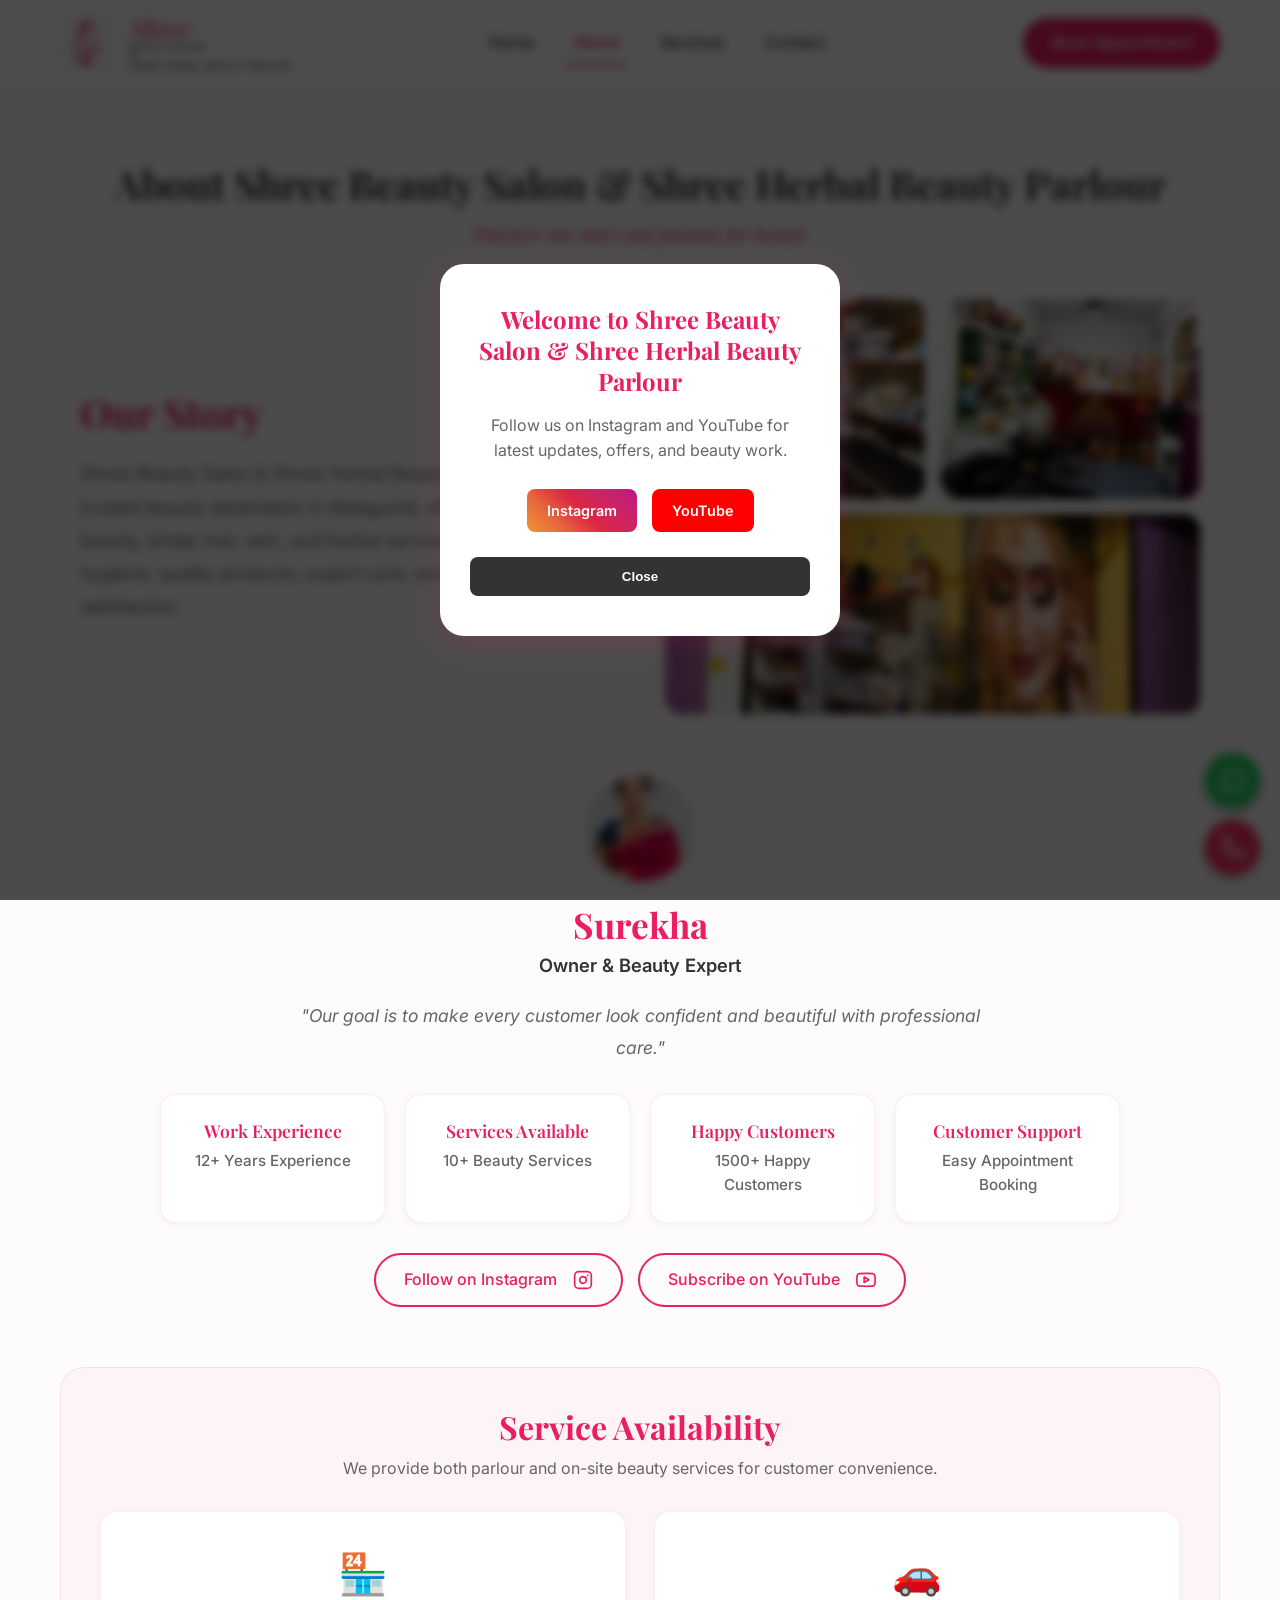
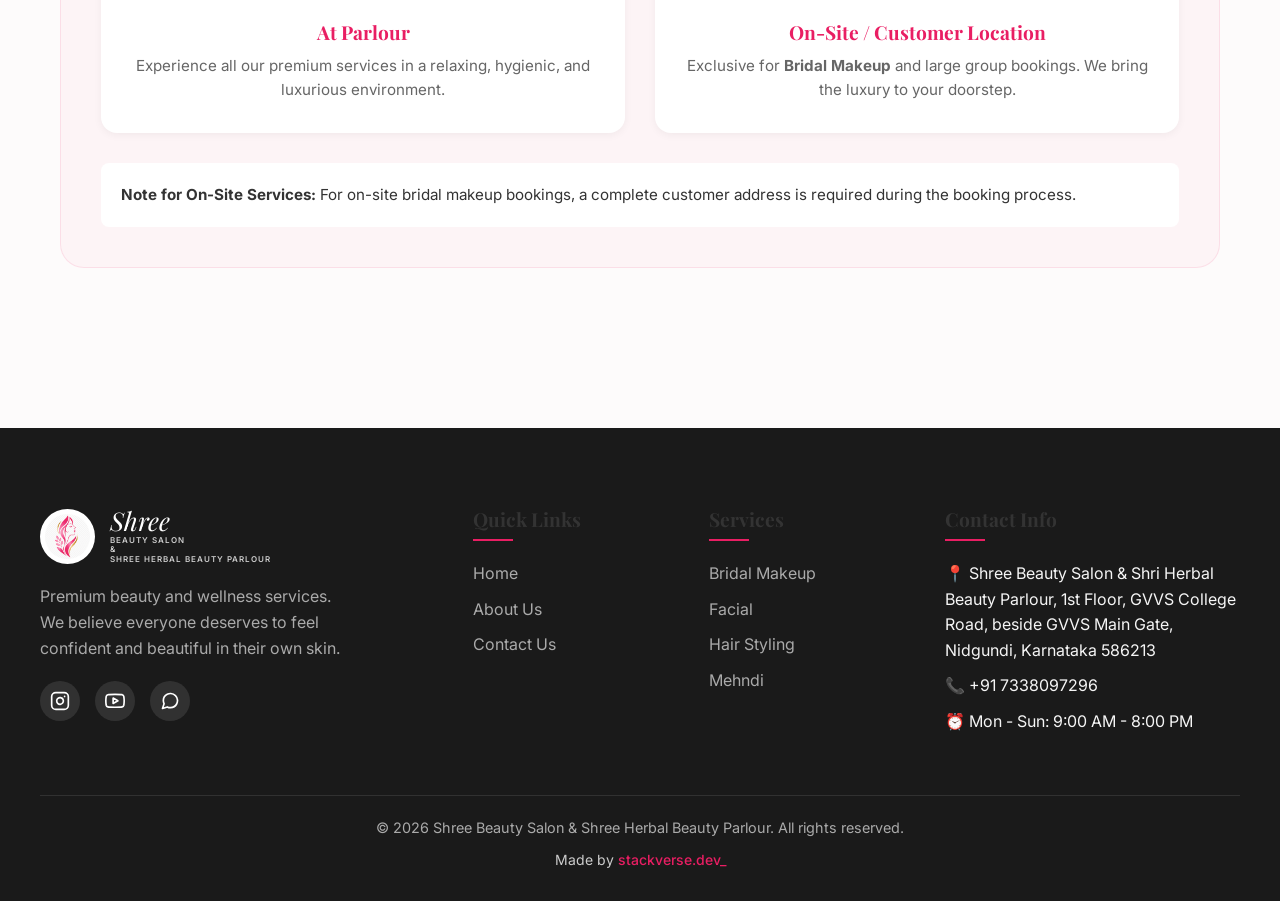
==== commit 8ee7a986: "SEO updates and final domain configuration" ====
--- a/about.html
+++ b/about.html
@@ -4,7 +4,40 @@
 <head>
   <meta charset="UTF-8">
   <meta name="viewport" content="width=device-width, initial-scale=1.0">
-  <title>About Us | Shree Beauty Salon & Shree Herbal Beauty Parlour</title>
+
+  <title>Shree Herbal Beauty Parlour Nidagundi | Bridal Makeup & Beauty Services</title>
+
+  <meta name="description" content="Shree Herbal Beauty Parlour in Nidagundi provides bridal makeup, hair styling, facial, mehendi and complete beauty services with professional care. Book your appointment today.">
+
+  <meta name="author" content="Shree Herbal Beauty Parlour">
+
+  <!-- Favicon (Use only one logo image) -->
+  <link rel="icon" href="/logo.png">
+  <link rel="apple-touch-icon" href="/logo.png">
+
+  <!-- Open Graph -->
+  <meta property="og:title" content="Shree Herbal Beauty Parlour Nidagundi">
+  <meta property="og:description" content="Best beauty parlour in Nidagundi for bridal makeup, hair styling and skincare services.">
+  <meta property="og:image" content="https://shreebeautysalon.in/logo.png">
+  <meta property="og:url" content="https://shreebeautysalon.in">
+  <meta property="og:type" content="website">
+
+  <!-- Structured Data -->
+  <script type="application/ld+json">
+  {
+    "@context": "https://schema.org",
+    "@type": "BeautySalon",
+    "name": "Shree Herbal Beauty Parlour",
+    "image": "https://shreebeautysalon.in/logo.png",
+    "url": "https://shreebeautysalon.in",
+    "address": {
+      "@type": "PostalAddress",
+      "addressLocality": "Nidagundi",
+      "addressRegion": "Karnataka",
+      "addressCountry": "India"
+    }
+  }
+  </script>
   <link rel="stylesheet" href="style.css">
 </head>
 
@@ -14,7 +47,7 @@
   <header class="header">
     <div class="nav-container">
       <a href="index.html" class="custom-logo">
-        <img src="assets/logo.png" alt="Shree Beauty Salon Logo" class="logo-icon">
+        <img src="assets/logo.png" alt="Shree Herbal Beauty Parlour Nidagundi logo" class="logo-icon">
         <div class="logo-text">
           <span class="logo-shree">Shree</span>
           <span class="logo-sub">BEAUTY SALON<br>&amp;<br>SHREE HERBAL BEAUTY PARLOUR</span>
@@ -61,14 +94,14 @@
       <!-- Right: Shop Photos Grid -->
       <div style="flex: 1; min-width: 300px;">
         <div style="display: grid; grid-template-columns: repeat(2, 1fr); gap: 15px;">
-          <img src="https://images.unsplash.com/photo-1560066984-138dadb4c035?auto=format&fit=crop&q=80&w=600"
-            alt="Salon Interior 1"
+          <img src="assets/inter 1.jpeg"
+            alt="Interior of Shree Herbal Beauty Parlour Nidagundi"
             style="width: 100%; height: 200px; object-fit: cover; border-radius: var(--border-radius-md); box-shadow: var(--shadow-sm);">
-          <img src="https://images.unsplash.com/photo-1522337660859-02fbefca4702?auto=format&fit=crop&q=80&w=600"
-            alt="Salon Interior 2"
+          <img src="assets/Inter 2.jpeg"
+            alt="Professional beauty service area at Shree Herbal Beauty Parlour"
             style="width: 100%; height: 200px; object-fit: cover; border-radius: var(--border-radius-md); box-shadow: var(--shadow-sm);">
-          <img src="https://images.unsplash.com/photo-1600948836101-f9ffda59d250?auto=format&fit=crop&q=80&w=600"
-            alt="Salon Interior 3"
+          <img src="assets/Out side.jpeg"
+            alt="Exterior view of Shree Herbal Beauty Parlour Nidagundi"
             style="width: 100%; height: 200px; object-fit: cover; border-radius: var(--border-radius-md); box-shadow: var(--shadow-sm); grid-column: span 2;">
         </div>
       </div>
@@ -199,7 +232,7 @@
     <div class="footer-grid">
       <div class="footer-col">
         <a href="index.html" class="custom-logo footer-logo">
-          <img src="assets/logo.png" alt="Shree Beauty Salon Logo" class="logo-icon">
+          <img src="assets/logo.png" alt="Shree Herbal Beauty Parlour Nidagundi logo" class="logo-icon">
           <div class="logo-text">
             <span class="logo-shree">Shree</span>
             <span class="logo-sub">BEAUTY SALON<br>&amp;<br>SHREE HERBAL BEAUTY PARLOUR</span>
